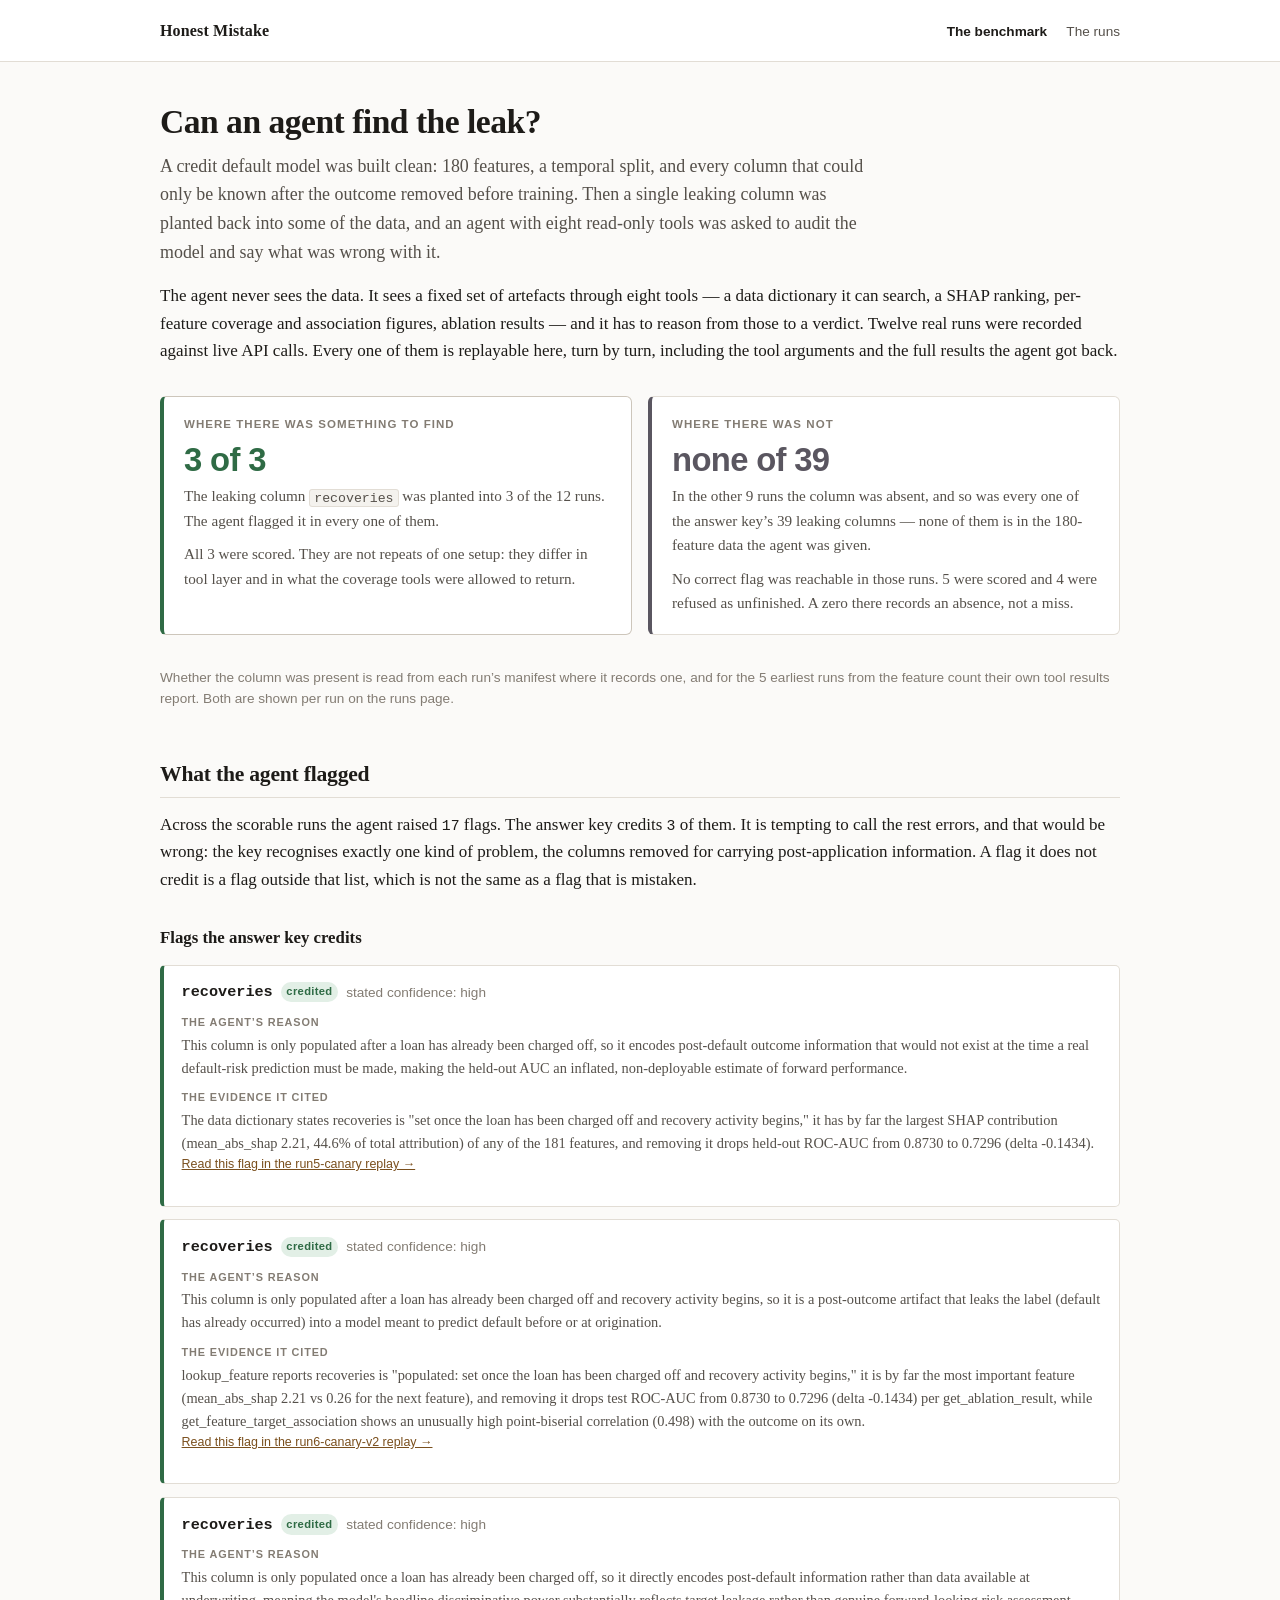
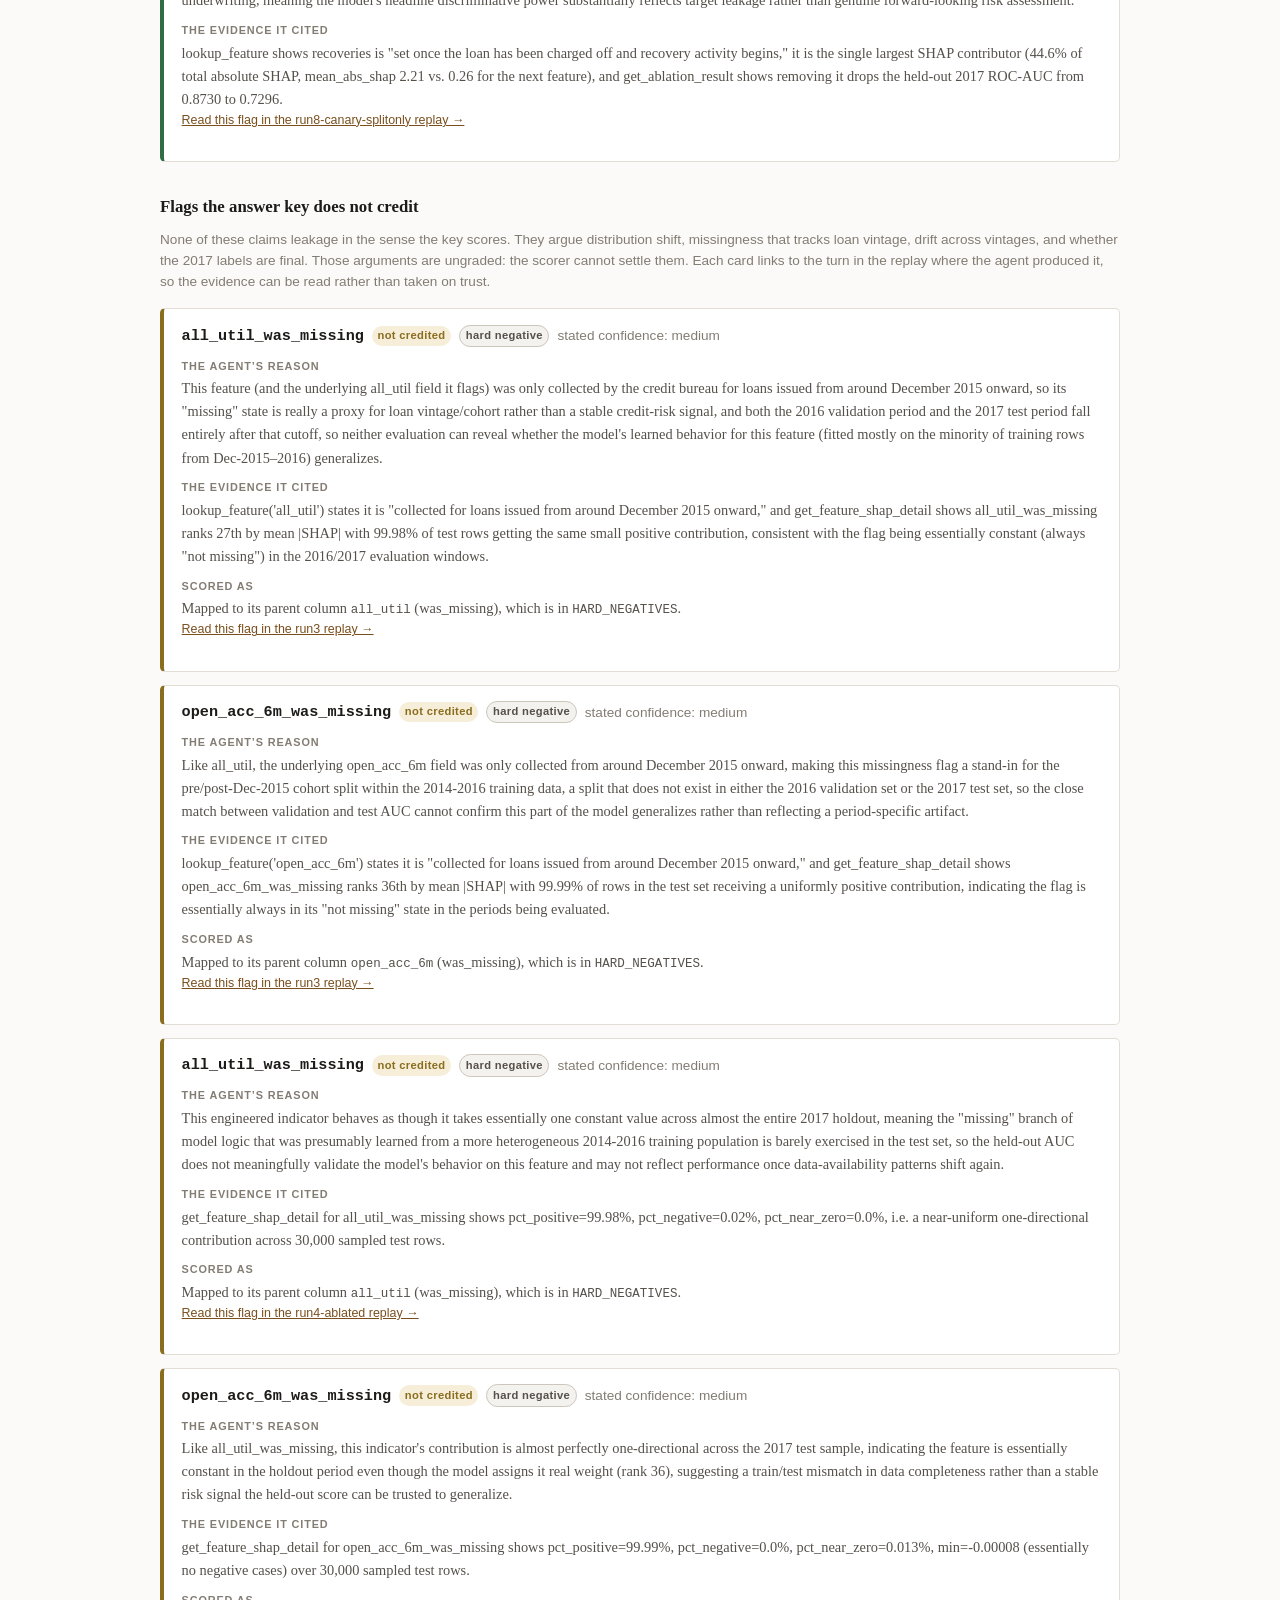
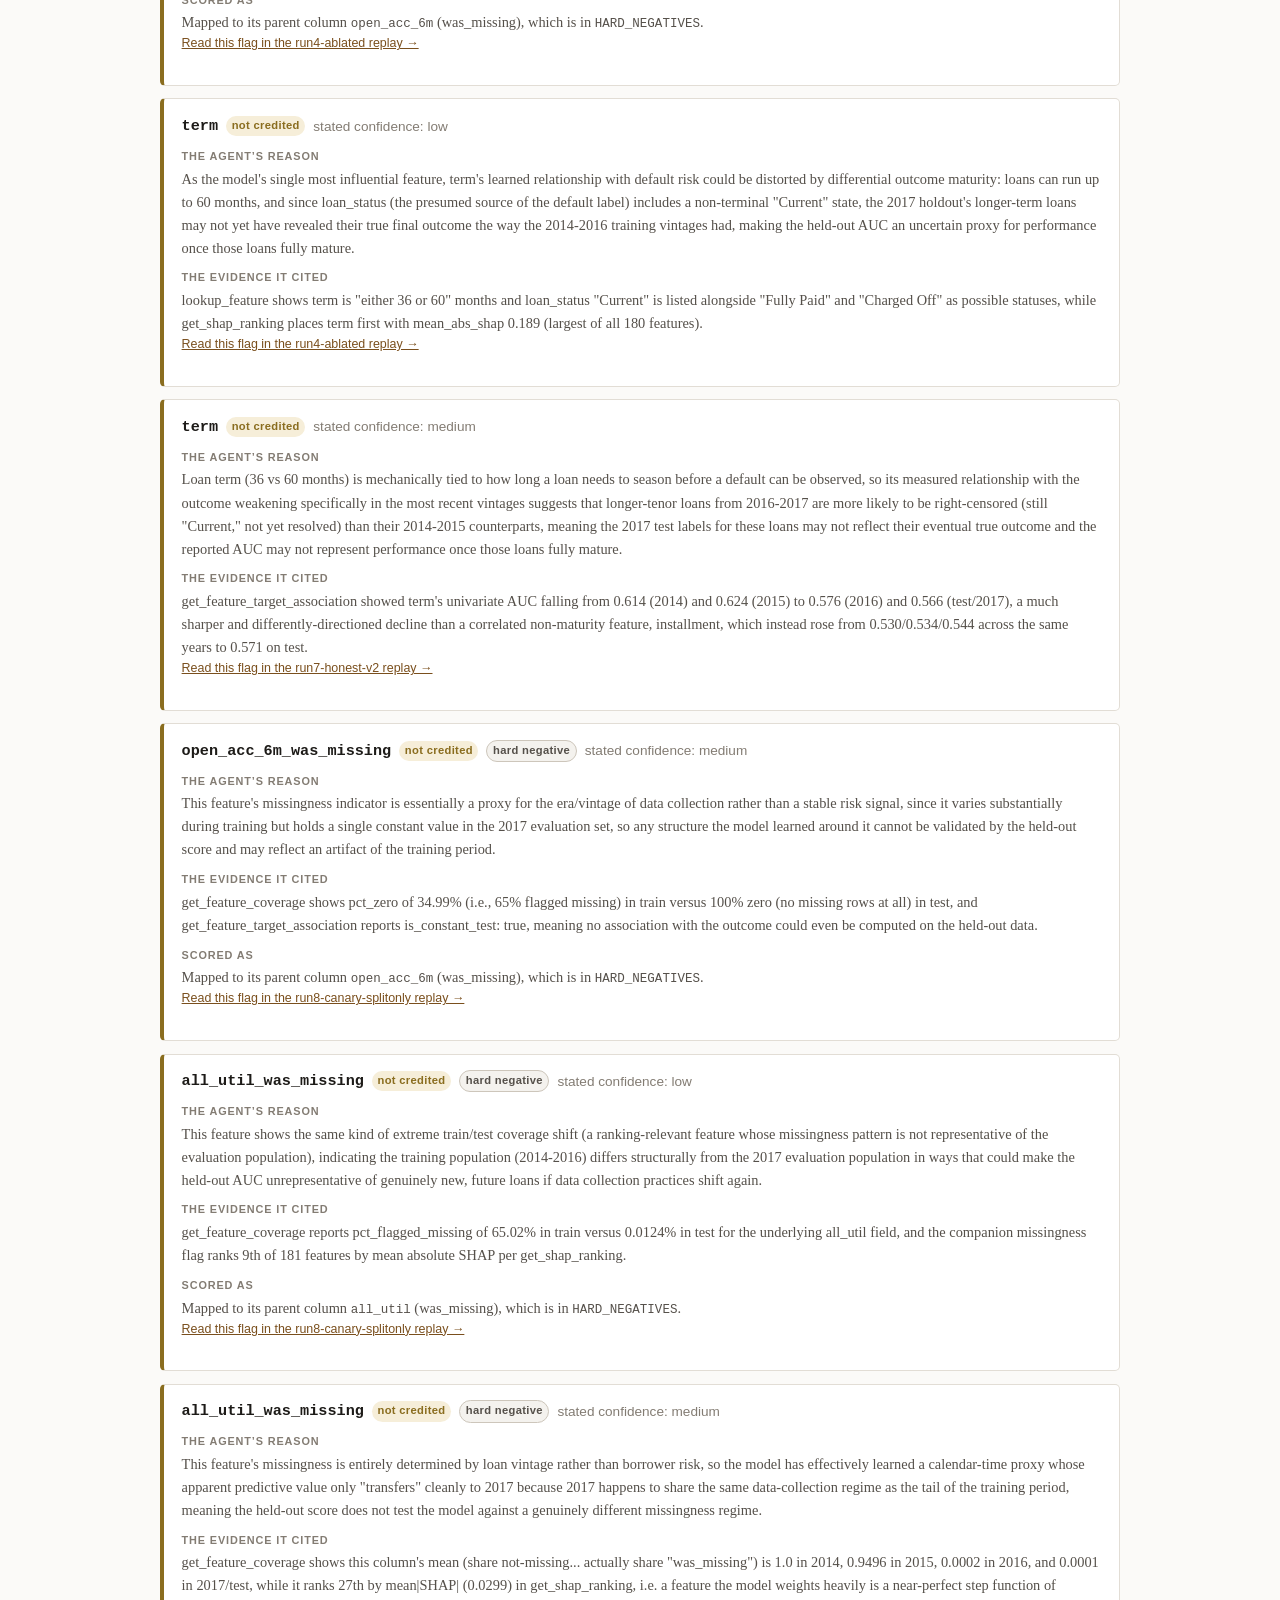
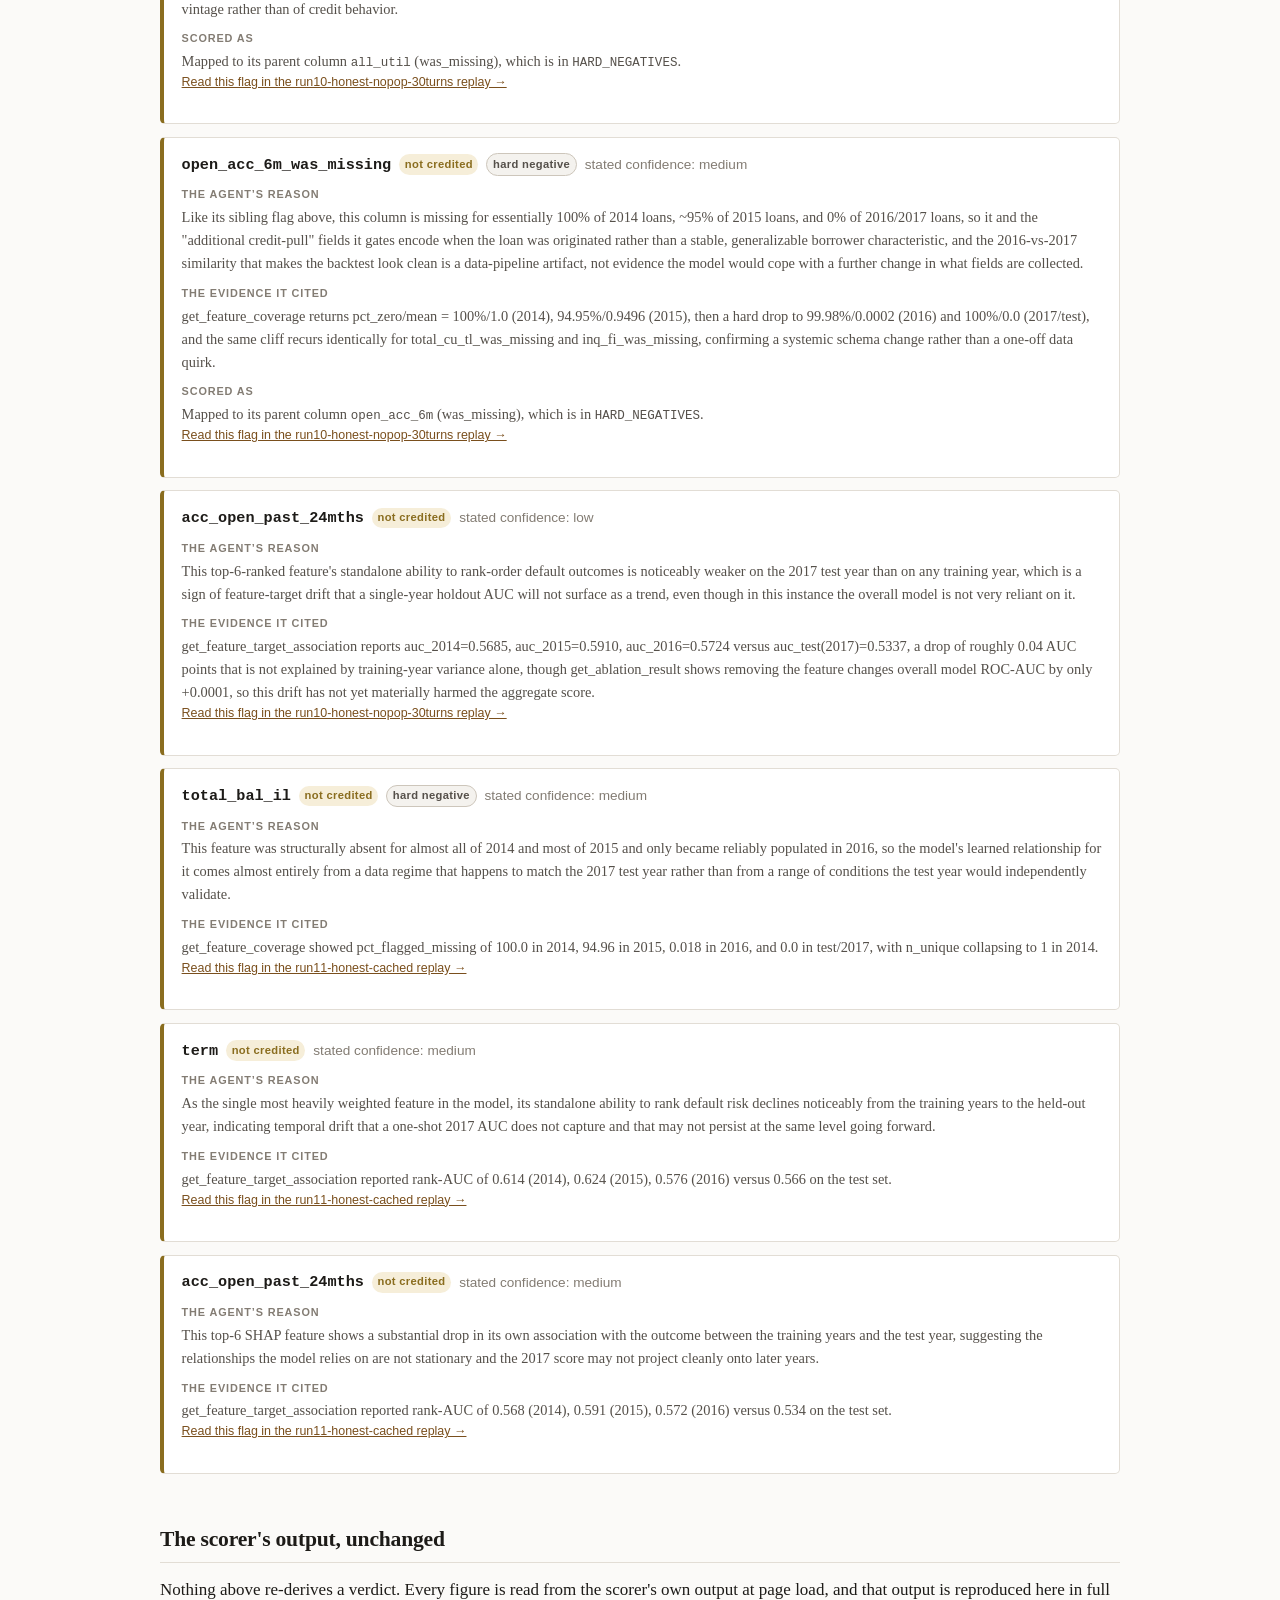
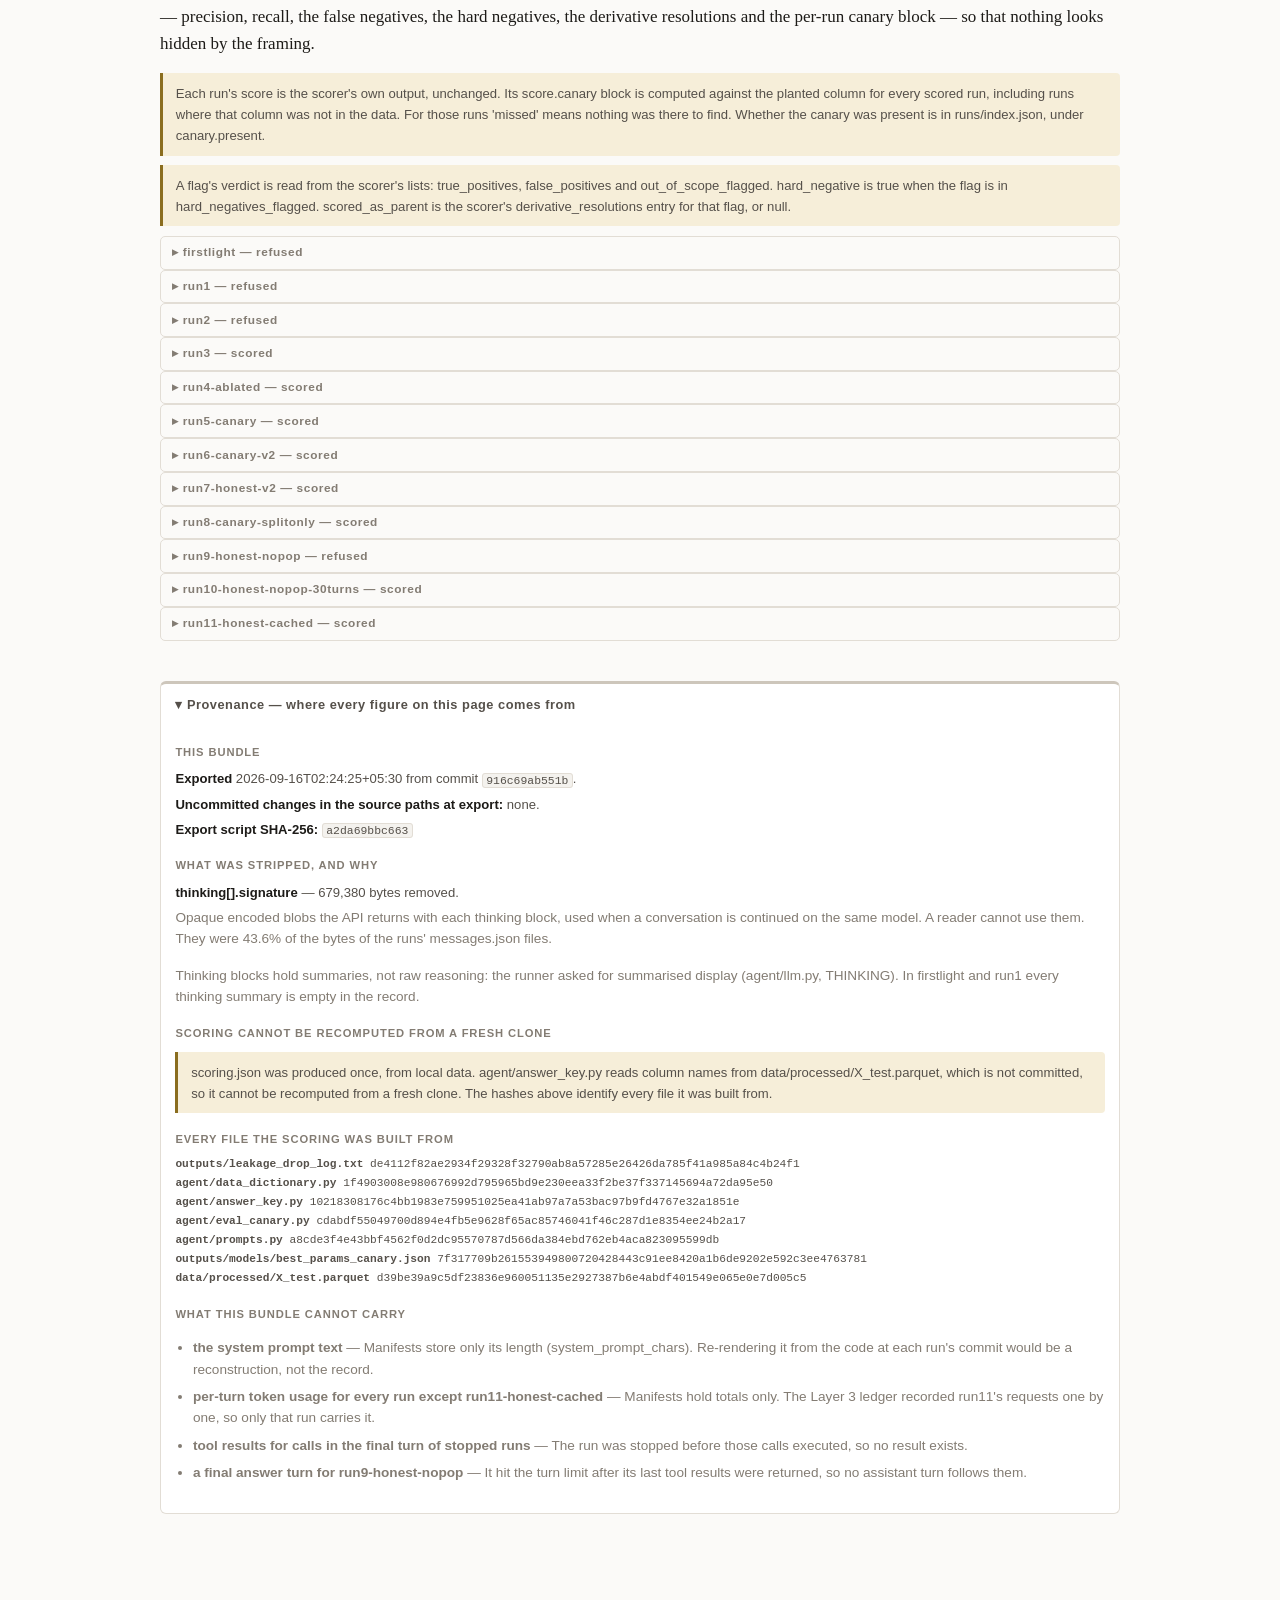
==== docs/index.html @ bebff257 "Move the site to docs/ so GitHub Pages can serve it, and add .nojekyll Pages deploying from a branch" ====
<!DOCTYPE html>
<html lang="en">
<head>
<meta charset="utf-8">
<meta name="viewport" content="width=device-width, initial-scale=1">
<title>Honest Mistake — a leakage audit benchmark</title>
<meta name="description" content="An agent audits a credit default model for target leakage. Twelve real runs, replayable turn by turn, with the scorer's own output unchanged.">
<link rel="stylesheet" href="style.css">
</head>
<body>

<header class="mast">
  <div class="wrap">
    <div class="mast-row">
      <p class="mast-title"><a href="index.html">Honest Mistake</a></p>
      <nav class="mast-nav">
        <a href="index.html" aria-current="page">The benchmark</a>
        <a href="runs.html">The runs</a>
      </nav>
    </div>
  </div>
</header>

<main class="wrap">

  <h1>Can an agent find the leak?</h1>

  <p class="lede">A credit default model was built clean: 180 features, a temporal
  split, and every column that could only be known after the outcome removed
  before training. Then a single leaking column was planted back into some of the
  data, and an agent with eight read-only tools was asked to audit the model and
  say what was wrong with it.</p>

  <p>The agent never sees the data. It sees a fixed set of artefacts through eight
  tools — a data dictionary it can search, a SHAP ranking, per-feature coverage and
  association figures, ablation results — and it has to reason from those to a
  verdict. Twelve real runs were recorded against live API calls. Every one of them
  is replayable here, turn by turn, including the tool arguments and the full
  results the agent got back.</p>

  <div class="headline" id="headline"></div>

  <p id="reachability-note" class="note"></p>

  <h2>What the agent flagged</h2>

  <p>Across the scorable runs the agent raised <span id="flag-total" class="mono"></span>
  flags. The answer key credits <span id="credited-total" class="mono"></span> of
  them. It is tempting to call the rest errors, and that would be wrong: the key
  recognises exactly one kind of problem, the columns removed for carrying
  post-application information. A flag it does not credit is a flag outside that
  list, which is not the same as a flag that is mistaken.</p>

  <h3 id="credited">Flags the answer key credits</h3>
  <div id="credited-flags"></div>

  <h3 id="uncredited">Flags the answer key does not credit</h3>
  <p class="note">None of these claims leakage in the sense the key scores. They
  argue distribution shift, missingness that tracks loan vintage, drift across
  vintages, and whether the 2017 labels are final. Those arguments are ungraded:
  the scorer cannot settle them. Each card links to the turn in the replay where
  the agent produced it, so the evidence can be read rather than taken on trust.</p>
  <div id="uncredited-flags"></div>

  <h2 id="scorer">The scorer's output, unchanged</h2>

  <p>Nothing above re-derives a verdict. Every figure is read from the scorer's own
  output at page load, and that output is reproduced here in full — precision,
  recall, the false negatives, the hard negatives, the derivative resolutions and
  the per-run canary block — so that nothing looks hidden by the framing.</p>

  <div id="scorer-note"></div>
  <div id="scorer-output"></div>

  <div id="prov"></div>

</main>

<script src="common.js"></script>
<script>
(async function () {
  const headline = document.getElementById('headline');
  mountProvenance(document.getElementById('prov'));

  let index, scoring;
  try {
    [index, scoring] = await Promise.all([getJSON('runs/index.json'), getJSON('scoring.json')]);
  } catch (err) {
    setStatus(headline, err.message, true);
    return;
  }

  const runs = index.runs;
  const scoreByLabel = new Map(scoring.runs.map(r => [r.label, r]));

  const present = runs.filter(r => r.canary && r.canary.present);
  const absent = runs.filter(r => !(r.canary && r.canary.present));
  const caught = present.filter(r => {
    const s = scoreByLabel.get(r.label);
    return s && s.scored && s.score && s.score.canary && s.score.canary.detected;
  });
  const absentScored = absent.filter(r => (scoreByLabel.get(r.label) || {}).scored);
  const absentRefused = absent.filter(r => !(scoreByLabel.get(r.label) || {}).scored);
  const plantedColumns = [...new Set(present.map(r => r.canary.column).filter(Boolean))];
  const keySize = scoring.counts.true_positives;

  headline.replaceChildren(
    el('div', { class: 'card lead' },
      el('h3', { text: 'Where there was something to find' }),
      el('div', { class: 'figure', text: caught.length + ' of ' + present.length }),
      el('p', {}, 'The leaking column ',
        el('code', { text: plantedColumns.join(', ') }),
        ' was planted into ', String(present.length), ' of the ', String(runs.length),
        ' runs. The agent flagged it in every one of them.'),
      el('p', {}, 'All ', String(present.length), ' were scored. They are not repeats of ',
        'one setup: they differ in tool layer and in what the coverage tools were allowed to return.')),
    el('div', { class: 'card counter' },
      el('h3', { text: 'Where there was not' }),
      el('div', { class: 'figure', text: 'none of ' + keySize }),
      el('p', {}, 'In the other ', String(absent.length), ' runs the column was absent, and ',
        'so was every one of the answer key’s ', String(keySize), ' leaking columns — none of ',
        'them is in the 180-feature data the agent was given.'),
      el('p', {}, 'No correct flag was reachable in those runs. ', String(absentScored.length),
        ' were scored and ', String(absentRefused.length), ' were refused as unfinished. A zero there ',
        'records an absence, not a miss.'))
  );

  document.getElementById('reachability-note').textContent =
    'Whether the column was present is read from each run’s manifest where it records one, and for the '
    + runs.filter(r => (r.fields_not_in_manifest || []).includes('canary')).length
    + ' earliest runs from the feature count their own tool results report. Both are shown per run on the runs page.';

  /* Flags, in run order, split by the scorer's verdict. */
  const flags = [];
  for (const run of runs) {
    const s = scoreByLabel.get(run.label);
    if (!s || !s.scored) continue;
    for (const f of s.flags || []) flags.push({ run: run.label, f });
  }
  const credited = flags.filter(x => x.f.verdict === 'true_positive');
  const uncredited = flags.filter(x => x.f.verdict !== 'true_positive');

  document.getElementById('flag-total').textContent = flags.length;
  document.getElementById('credited-total').textContent = credited.length;

  function flagCard({ run, f }) {
    const head = el('div', { class: 'flag-head' },
      el('span', { class: 'flag-name', text: f.flag }),
      f.verdict === 'true_positive' ? pill('credited', 'credited') : pill('uncredited', 'not credited'),
      f.hard_negative ? pill('hardneg', 'hard negative') : null,
      f.confidence ? el('span', { class: 'note', text: 'stated confidence: ' + f.confidence }) : null);

    const dl = el('dl', {},
      el('dt', { text: 'The agent’s reason' }), el('dd', { text: f.reason }),
      el('dt', { text: 'The evidence it cited' }), el('dd', { text: f.evidence }));

    if (f.scored_as_parent) {
      dl.append(el('dt', { text: 'Scored as' }),
        el('dd', {}, 'Mapped to its parent column ',
          el('code', { text: f.scored_as_parent.parent }),
          ' (', f.scored_as_parent.kind, '), which is in ',
          el('code', { text: f.scored_as_parent.parent_set }), '.'));
    }

    return el('div', {
      class: 'flag' + (f.verdict === 'true_positive' ? ' is-credited' : ''),
      id: run + '--' + flagAnchor(f.flag)
    }, head, dl,
      el('p', { class: 'flag-run' },
        el('a', { href: replayHref(run, '#' + flagAnchor(f.flag)) },
          'Read this flag in the ' + run + ' replay →')));
  }

  document.getElementById('credited-flags').replaceChildren(...credited.map(flagCard));
  document.getElementById('uncredited-flags').replaceChildren(...uncredited.map(flagCard));

  document.getElementById('scorer-note').replaceChildren(
    ...(scoring.notes || []).map(n => el('div', { class: 'caveat', text: n })));

  const out = el('div', {});
  for (const run of runs) {
    const s = scoreByLabel.get(run.label);
    if (!s) continue;
    const body = s.scored
      ? el('div', { class: 'inner' },
          (s.parse_warnings || []).length
            ? el('div', { class: 'caveat' }, 'Parse warnings: ' + s.parse_warnings.join(' | '))
            : null,
          el('pre', { class: 'tall', text: prettyJSON(s.score) }))
      : el('div', { class: 'inner' },
          el('p', { class: 'note' }, el('b', { text: 'Refused, not scored. ' }), s.reason));
    out.append(el('details', { class: 'raw' },
      el('summary', {}, s.label + ' — ' + (s.scored ? 'scored' : 'refused')), body));
  }
  document.getElementById('scorer-output').replaceChildren(out);
})();
</script>
</body>
</html>
---- docs/style.css ----
/* Honest Mistake — one stylesheet for all three pages. */

:root {
  --bg: #fbfaf8;
  --panel: #ffffff;
  --panel-2: #f4f2ee;
  --ink: #1d1b18;
  --ink-soft: #55504a;
  --ink-faint: #837c73;
  --rule: #e2ddd5;
  --rule-firm: #cdc6bb;
  --accent: #7a4f1d;
  --accent-soft: #f0e6d8;
  --credited: #2f6b45;
  --credited-soft: #e2efe6;
  --uncredited: #8a6d1f;
  --uncredited-soft: #f6eed9;
  --absent: #5a5660;
  --absent-soft: #eceaef;
  --mono: ui-monospace, SFMono-Regular, "SF Mono", Menlo, Consolas, monospace;
  --serif: "Iowan Old Style", "Palatino Linotype", Palatino, Georgia, serif;
  --sans: -apple-system, BlinkMacSystemFont, "Segoe UI", Helvetica, Arial, sans-serif;
}

@media (prefers-color-scheme: dark) {
  :root:not([data-theme="light"]) {
    --bg: #17161a;
    --panel: #1f1e23;
    --panel-2: #26252b;
    --ink: #eceaf0;
    --ink-soft: #b6b1bd;
    --ink-faint: #85808d;
    --rule: #33313a;
    --rule-firm: #46434e;
    --accent: #d2a874;
    --accent-soft: #33291d;
    --credited: #7fc79b;
    --credited-soft: #1e2d24;
    --uncredited: #d9bd76;
    --uncredited-soft: #2e2819;
    --absent: #a7a2b0;
    --absent-soft: #26252b;
  }
}

* { box-sizing: border-box; }

html { -webkit-text-size-adjust: 100%; }

body {
  margin: 0;
  background: var(--bg);
  color: var(--ink);
  font-family: var(--serif);
  font-size: 17px;
  line-height: 1.6;
}

.wrap {
  max-width: 62rem;
  margin: 0 auto;
  padding: 0 16px 6rem;
}

.wrap.wide { max-width: 78rem; }

/* ---- masthead ---- */

header.mast {
  border-bottom: 1px solid var(--rule);
  background: var(--panel);
  margin-bottom: 2.5rem;
}

header.mast .wrap { padding-top: 1.1rem; padding-bottom: 1.1rem; }

.mast-row {
  display: flex;
  flex-wrap: wrap;
  gap: 0.6rem 1.5rem;
  align-items: baseline;
  justify-content: space-between;
}

.mast-title {
  font-size: 1rem;
  font-weight: 600;
  letter-spacing: 0.01em;
  margin: 0;
}

.mast-title a { color: var(--ink); text-decoration: none; }

nav.mast-nav {
  display: flex;
  gap: 1.2rem;
  font-family: var(--sans);
  font-size: 0.85rem;
}

nav.mast-nav a { color: var(--ink-soft); text-decoration: none; }
nav.mast-nav a:hover { color: var(--accent); text-decoration: underline; }
nav.mast-nav a[aria-current="page"] { color: var(--ink); font-weight: 600; }

/* ---- prose ---- */

h1 {
  font-size: 2.1rem;
  line-height: 1.2;
  margin: 0 0 0.6rem;
  letter-spacing: -0.015em;
}

h2 {
  font-size: 1.35rem;
  margin: 3rem 0 0.8rem;
  padding-bottom: 0.35rem;
  border-bottom: 1px solid var(--rule);
  letter-spacing: -0.01em;
}

h3 { font-size: 1.05rem; margin: 2rem 0 0.5rem; }

p { margin: 0 0 1rem; }

.lede { font-size: 1.12rem; color: var(--ink-soft); max-width: 44rem; }

.note {
  font-family: var(--sans);
  font-size: 0.85rem;
  color: var(--ink-faint);
  line-height: 1.55;
}

a { color: var(--accent); }

code, .mono { font-family: var(--mono); font-size: 0.87em; }

p code, td code, li code {
  background: var(--panel-2);
  border: 1px solid var(--rule);
  border-radius: 3px;
  padding: 0.05em 0.3em;
}

/* ---- headline cards ---- */

.headline {
  display: grid;
  grid-template-columns: repeat(auto-fit, minmax(19rem, 1fr));
  gap: 1rem;
  margin: 2rem 0;
}

.card {
  background: var(--panel);
  border: 1px solid var(--rule);
  border-radius: 6px;
  padding: 1.15rem 1.25rem;
}

.card.lead { border-color: var(--rule-firm); border-left: 4px solid var(--credited); }
.card.counter { border-left: 4px solid var(--absent); }

.card h3 {
  margin: 0 0 0.5rem;
  font-family: var(--sans);
  font-size: 0.72rem;
  letter-spacing: 0.09em;
  text-transform: uppercase;
  color: var(--ink-faint);
  font-weight: 600;
}

.figure {
  font-family: var(--sans);
  font-size: 2.05rem;
  font-weight: 650;
  line-height: 1.1;
  letter-spacing: -0.02em;
  margin-bottom: 0.4rem;
}

.card.lead .figure { color: var(--credited); }
.card.counter .figure { color: var(--absent); }

.card p { margin: 0; font-size: 0.95rem; color: var(--ink-soft); }
.card p + p { margin-top: 0.6rem; }

/* ---- tables ---- */

.scroll { overflow-x: auto; margin: 1.2rem 0; }

table {
  border-collapse: collapse;
  width: 100%;
  font-family: var(--sans);
  font-size: 0.83rem;
  background: var(--panel);
}

th, td {
  text-align: left;
  padding: 0.5rem 0.65rem;
  border-bottom: 1px solid var(--rule);
  vertical-align: top;
}

thead th {
  font-size: 0.7rem;
  letter-spacing: 0.06em;
  text-transform: uppercase;
  color: var(--ink-faint);
  border-bottom: 1px solid var(--rule-firm);
  white-space: nowrap;
  font-weight: 600;
}

tbody tr:hover { background: var(--panel-2); }

td.num { text-align: right; font-variant-numeric: tabular-nums; }

td.tight { white-space: nowrap; }

/* ---- pills ---- */

.pill {
  display: inline-block;
  font-family: var(--sans);
  font-size: 0.7rem;
  font-weight: 600;
  letter-spacing: 0.03em;
  padding: 0.12em 0.5em;
  border-radius: 999px;
  white-space: nowrap;
}

.pill.present { background: var(--accent-soft); color: var(--accent); }
.pill.absent { background: var(--absent-soft); color: var(--absent); }
.pill.credited { background: var(--credited-soft); color: var(--credited); }
.pill.uncredited { background: var(--uncredited-soft); color: var(--uncredited); }
.pill.refused { background: var(--absent-soft); color: var(--absent); }
.pill.scored { background: var(--credited-soft); color: var(--credited); }
.pill.hardneg { background: var(--panel-2); color: var(--ink-soft); border: 1px solid var(--rule-firm); }

.dash { color: var(--ink-faint); }

/* ---- flags ---- */

.flag {
  background: var(--panel);
  border: 1px solid var(--rule);
  border-left: 4px solid var(--uncredited);
  border-radius: 5px;
  padding: 0.9rem 1.1rem;
  margin: 0.8rem 0;
}

.flag.is-credited { border-left-color: var(--credited); }

.flag:target {
  outline: 2px solid var(--accent);
  outline-offset: 3px;
}

.flag-head {
  display: flex;
  flex-wrap: wrap;
  gap: 0.5rem;
  align-items: center;
  margin-bottom: 0.55rem;
}

.flag-name { font-family: var(--mono); font-size: 0.95rem; font-weight: 600; }

.flag dl { margin: 0; font-size: 0.9rem; }

.flag dt {
  font-family: var(--sans);
  font-size: 0.68rem;
  letter-spacing: 0.08em;
  text-transform: uppercase;
  color: var(--ink-faint);
  margin-top: 0.6rem;
  font-weight: 600;
}

.flag dd { margin: 0.15rem 0 0; color: var(--ink-soft); }

.flag-run {
  font-family: var(--sans);
  font-size: 0.78rem;
}

/* ---- replay ---- */

.turn {
  border: 1px solid var(--rule);
  border-radius: 6px;
  background: var(--panel);
  margin: 0.9rem 0;
  overflow: hidden;
}

.turn-head {
  display: flex;
  gap: 0.7rem;
  align-items: baseline;
  padding: 0.45rem 0.9rem;
  background: var(--panel-2);
  border-bottom: 1px solid var(--rule);
  font-family: var(--sans);
  font-size: 0.72rem;
  letter-spacing: 0.07em;
  text-transform: uppercase;
  color: var(--ink-faint);
  font-weight: 600;
}

.turn-body { padding: 0.9rem; }

.block + .block { margin-top: 0.85rem; }

.block-text { white-space: pre-wrap; font-size: 0.97rem; }

details.thinking, details.result, details.raw {
  border: 1px solid var(--rule);
  border-radius: 5px;
  background: var(--bg);
}

details.thinking { border-style: dashed; }

details > summary {
  cursor: pointer;
  padding: 0.4rem 0.7rem;
  font-family: var(--sans);
  font-size: 0.74rem;
  letter-spacing: 0.05em;
  color: var(--ink-faint);
  font-weight: 600;
  list-style: none;
}

details > summary::-webkit-details-marker { display: none; }
details > summary::before { content: "▸ "; }
details[open] > summary::before { content: "▾ "; }
details > summary:hover { color: var(--accent); }

details > .inner {
  padding: 0 0.7rem 0.7rem;
  font-size: 0.9rem;
  color: var(--ink-soft);
}

.thinking-summary { white-space: pre-wrap; font-style: italic; }

.call {
  border: 1px solid var(--rule);
  border-left: 3px solid var(--rule-firm);
  border-radius: 5px;
  background: var(--bg);
  padding: 0.6rem 0.75rem;
}

.call.no-result { border-left-color: var(--uncredited); }
.call.errored { border-left-color: #b4432f; }

.call-head {
  display: flex;
  flex-wrap: wrap;
  gap: 0.5rem;
  align-items: baseline;
  margin-bottom: 0.45rem;
}

.call-tool { font-family: var(--mono); font-weight: 600; font-size: 0.9rem; }

.call-id { font-family: var(--mono); font-size: 0.68rem; color: var(--ink-faint); }

pre {
  margin: 0;
  padding: 0.55rem 0.7rem;
  background: var(--panel-2);
  border: 1px solid var(--rule);
  border-radius: 4px;
  overflow-x: auto;
  font-family: var(--mono);
  font-size: 0.78rem;
  line-height: 1.5;
  white-space: pre-wrap;
  word-break: break-word;
}

pre.tall { max-height: 26rem; overflow-y: auto; }

.ref {
  font-family: var(--sans);
  font-size: 0.78rem;
  color: var(--ink-faint);
  border-left: 3px dotted var(--rule-firm);
  padding: 0.3rem 0.7rem;
  background: var(--bg);
  border-radius: 4px;
}

.ref a { font-family: var(--mono); font-size: 0.85em; }

.missing {
  font-family: var(--sans);
  font-size: 0.8rem;
  color: var(--uncredited);
  margin-top: 0.4rem;
}

/* ---- provenance ---- */

.prov {
  margin: 2.5rem 0 0;
  border: 1px solid var(--rule);
  border-top: 3px solid var(--rule-firm);
  border-radius: 6px;
  background: var(--panel);
}

.prov > summary {
  font-size: 0.8rem;
  letter-spacing: 0.04em;
  color: var(--ink-soft);
  padding: 0.7rem 0.9rem;
}

.prov .inner { padding: 0 0.9rem 1rem; }

.prov h4 {
  font-family: var(--sans);
  font-size: 0.7rem;
  letter-spacing: 0.08em;
  text-transform: uppercase;
  color: var(--ink-faint);
  margin: 1.1rem 0 0.4rem;
  font-weight: 600;
}

.prov-line {
  font-family: var(--sans);
  font-size: 0.82rem;
  color: var(--ink-soft);
  margin: 0.25rem 0;
}

.prov-line b { color: var(--ink); font-weight: 600; }

.hashes {
  font-family: var(--mono);
  font-size: 0.7rem;
  line-height: 1.7;
  color: var(--ink-soft);
}

.hashes div { overflow-wrap: anywhere; }

.caveat {
  border-left: 3px solid var(--uncredited);
  background: var(--uncredited-soft);
  padding: 0.6rem 0.8rem;
  border-radius: 0 4px 4px 0;
  font-family: var(--sans);
  font-size: 0.82rem;
  color: var(--ink-soft);
  margin: 0.6rem 0;
}

.caveat b { color: var(--ink); }

/* ---- status ---- */

.status {
  font-family: var(--sans);
  font-size: 0.9rem;
  color: var(--ink-faint);
  padding: 2rem 0;
}

.status.error { color: #b4432f; }

.backlink {
  font-family: var(--sans);
  font-size: 0.82rem;
  margin-bottom: 0.8rem;
}

ul.plain { padding-left: 1.1rem; }
ul.plain li { margin-bottom: 0.4rem; }

@media (max-width: 640px) {
  body { font-size: 16px; }
  h1 { font-size: 1.65rem; }
  .figure { font-size: 1.7rem; }
  .wrap { padding-bottom: 3rem; }
}

/* runs table: the refusal reason needs room to sit beside its verdict. */
td.why { min-width: 17rem; }
td.why .note { margin-top: 0.25rem; display: block; }

.est-key {
  font-family: var(--sans);
  font-size: 0.78rem;
  color: var(--ink-soft);
  background: var(--panel);
  border: 1px solid var(--rule);
  border-radius: 5px;
  padding: 0.8rem 1rem;
  margin-top: 1rem;
}

.est-key dt { font-weight: 600; color: var(--ink); margin-top: 0.6rem; }
.est-key dt:first-child { margin-top: 0; }
.est-key dd { margin: 0.15rem 0 0; }
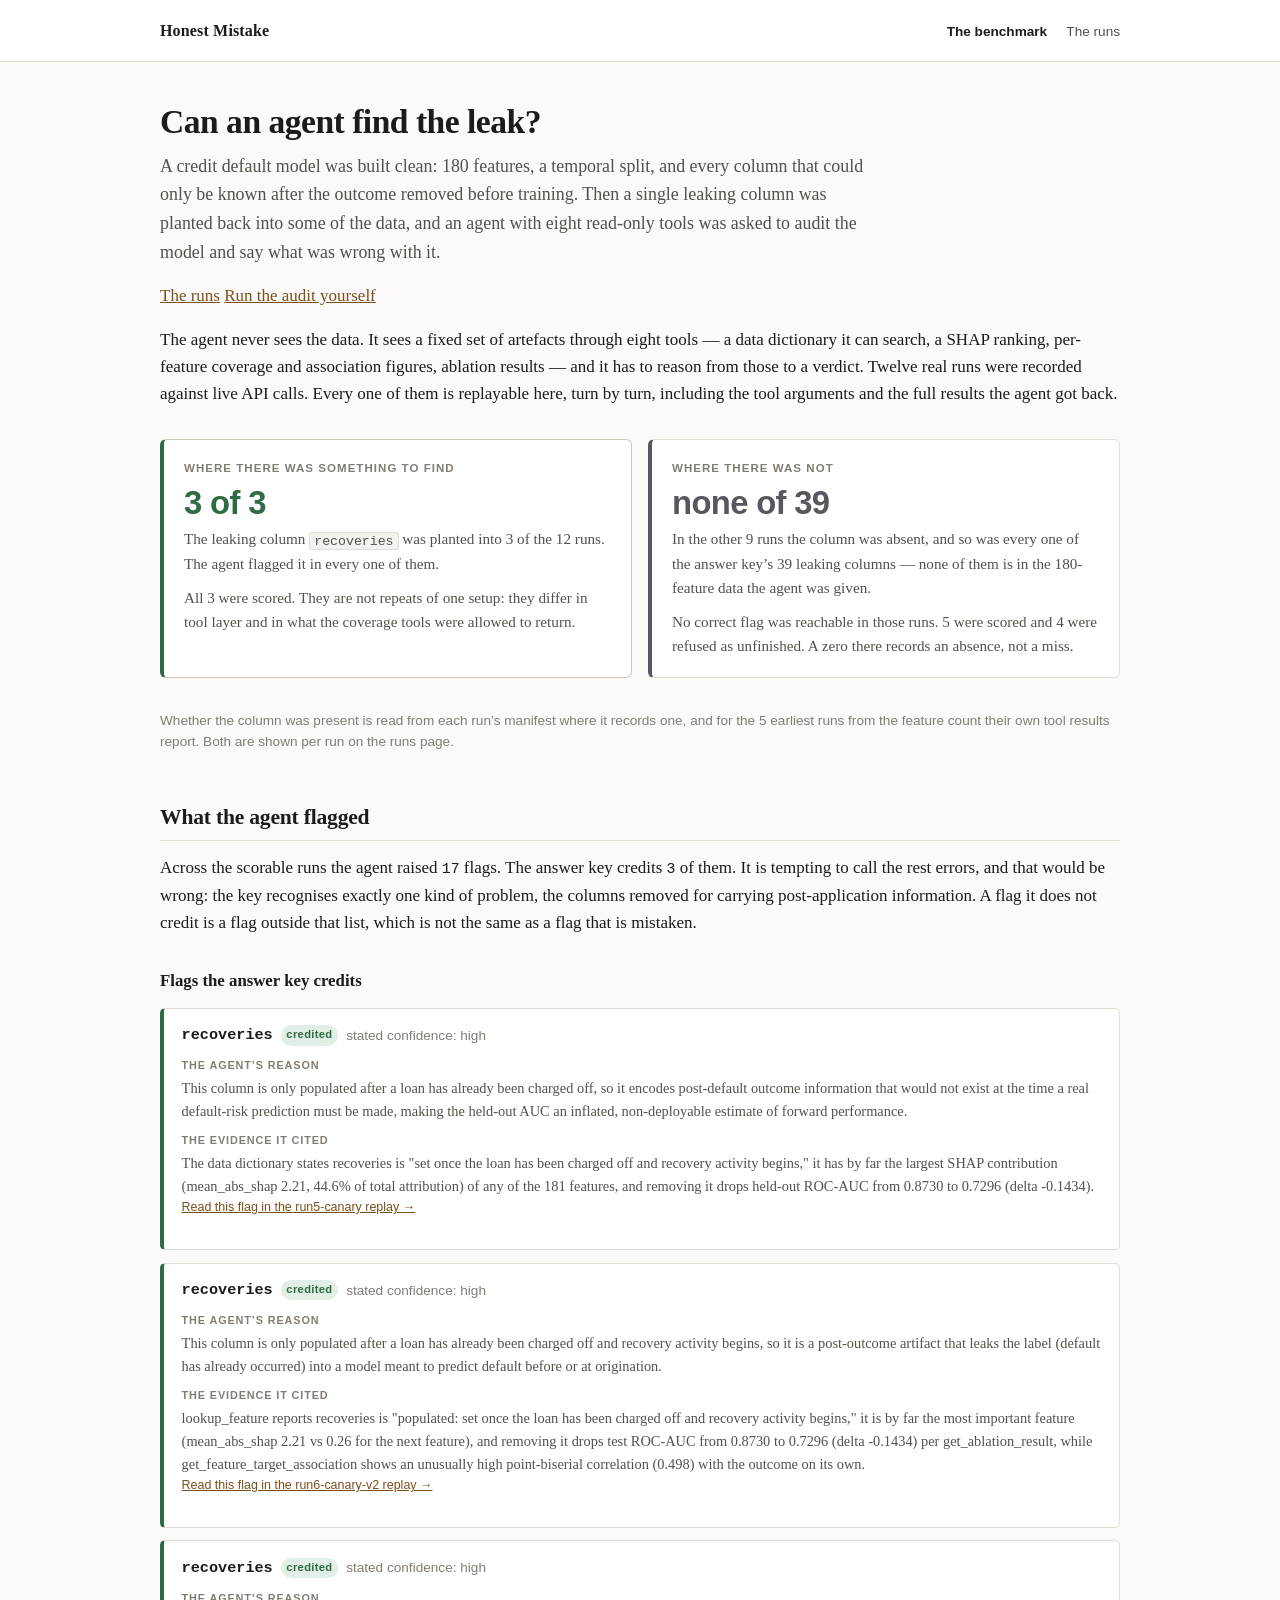
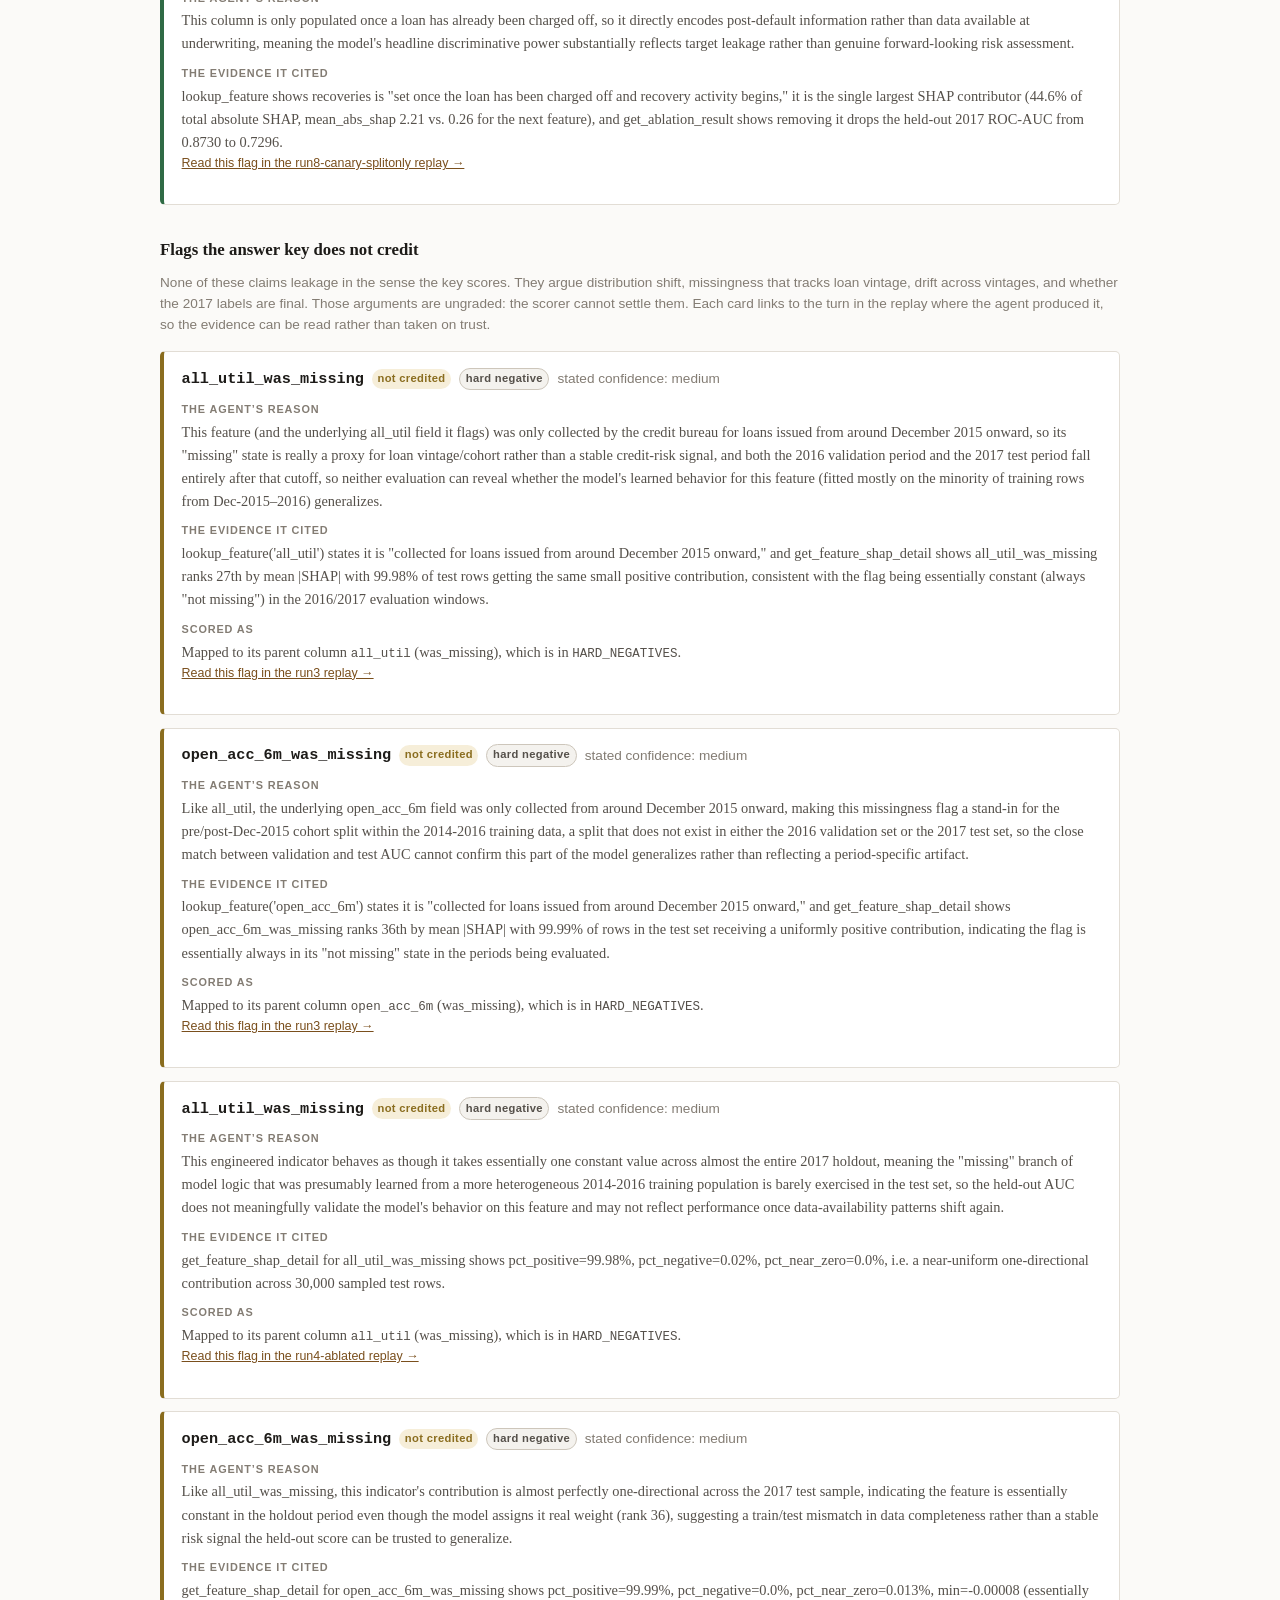
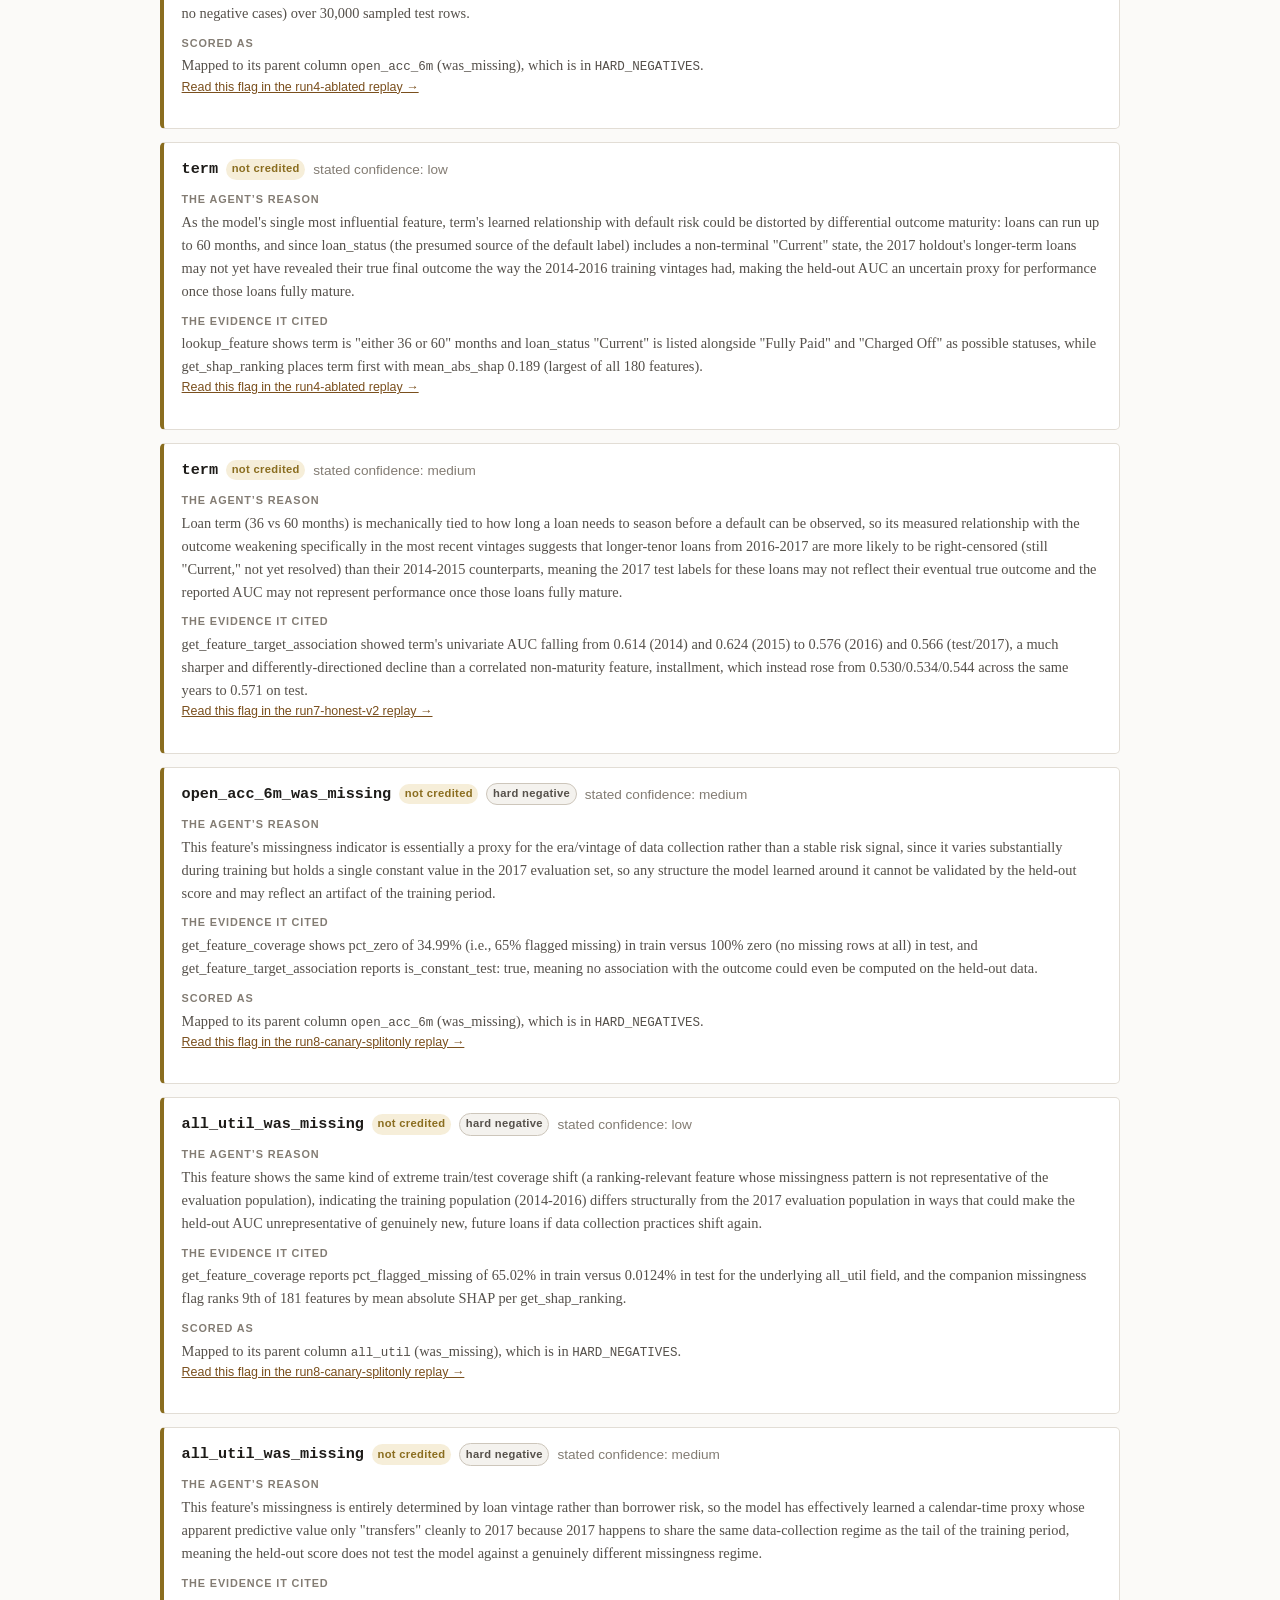
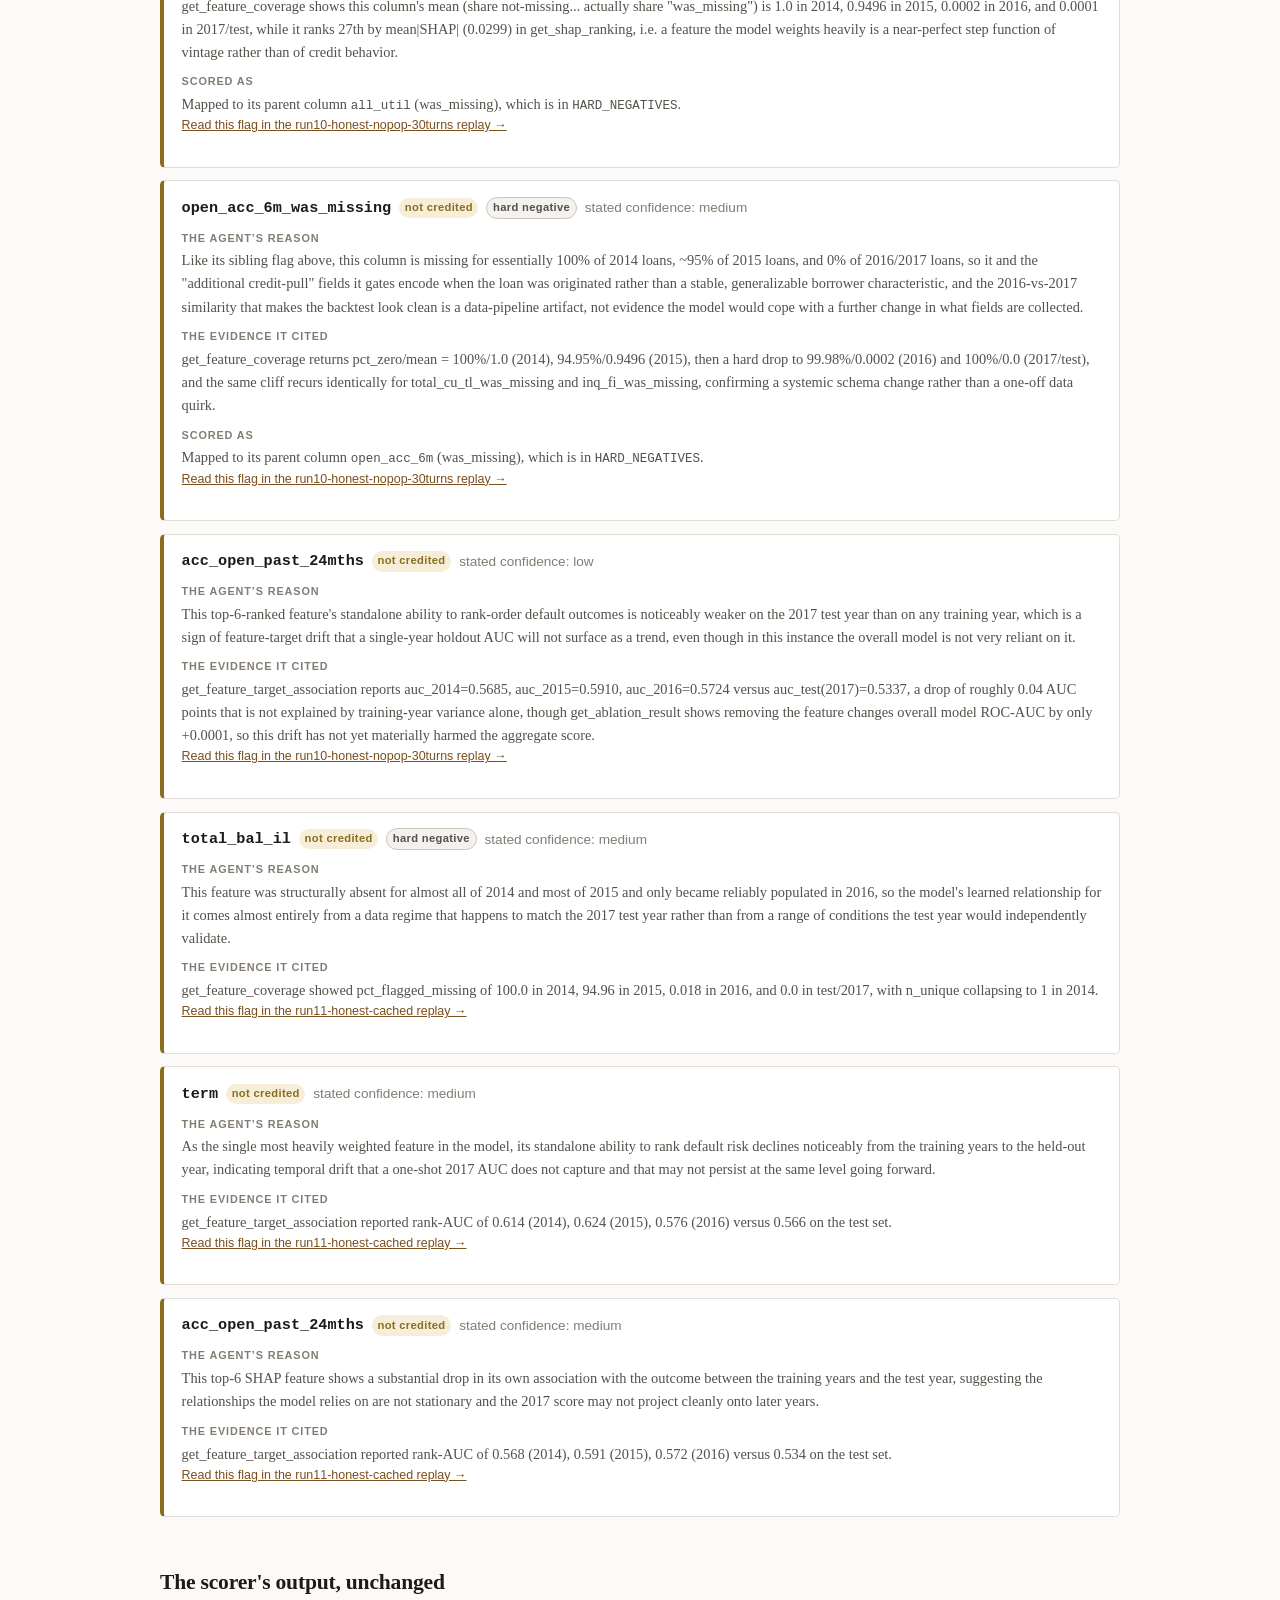
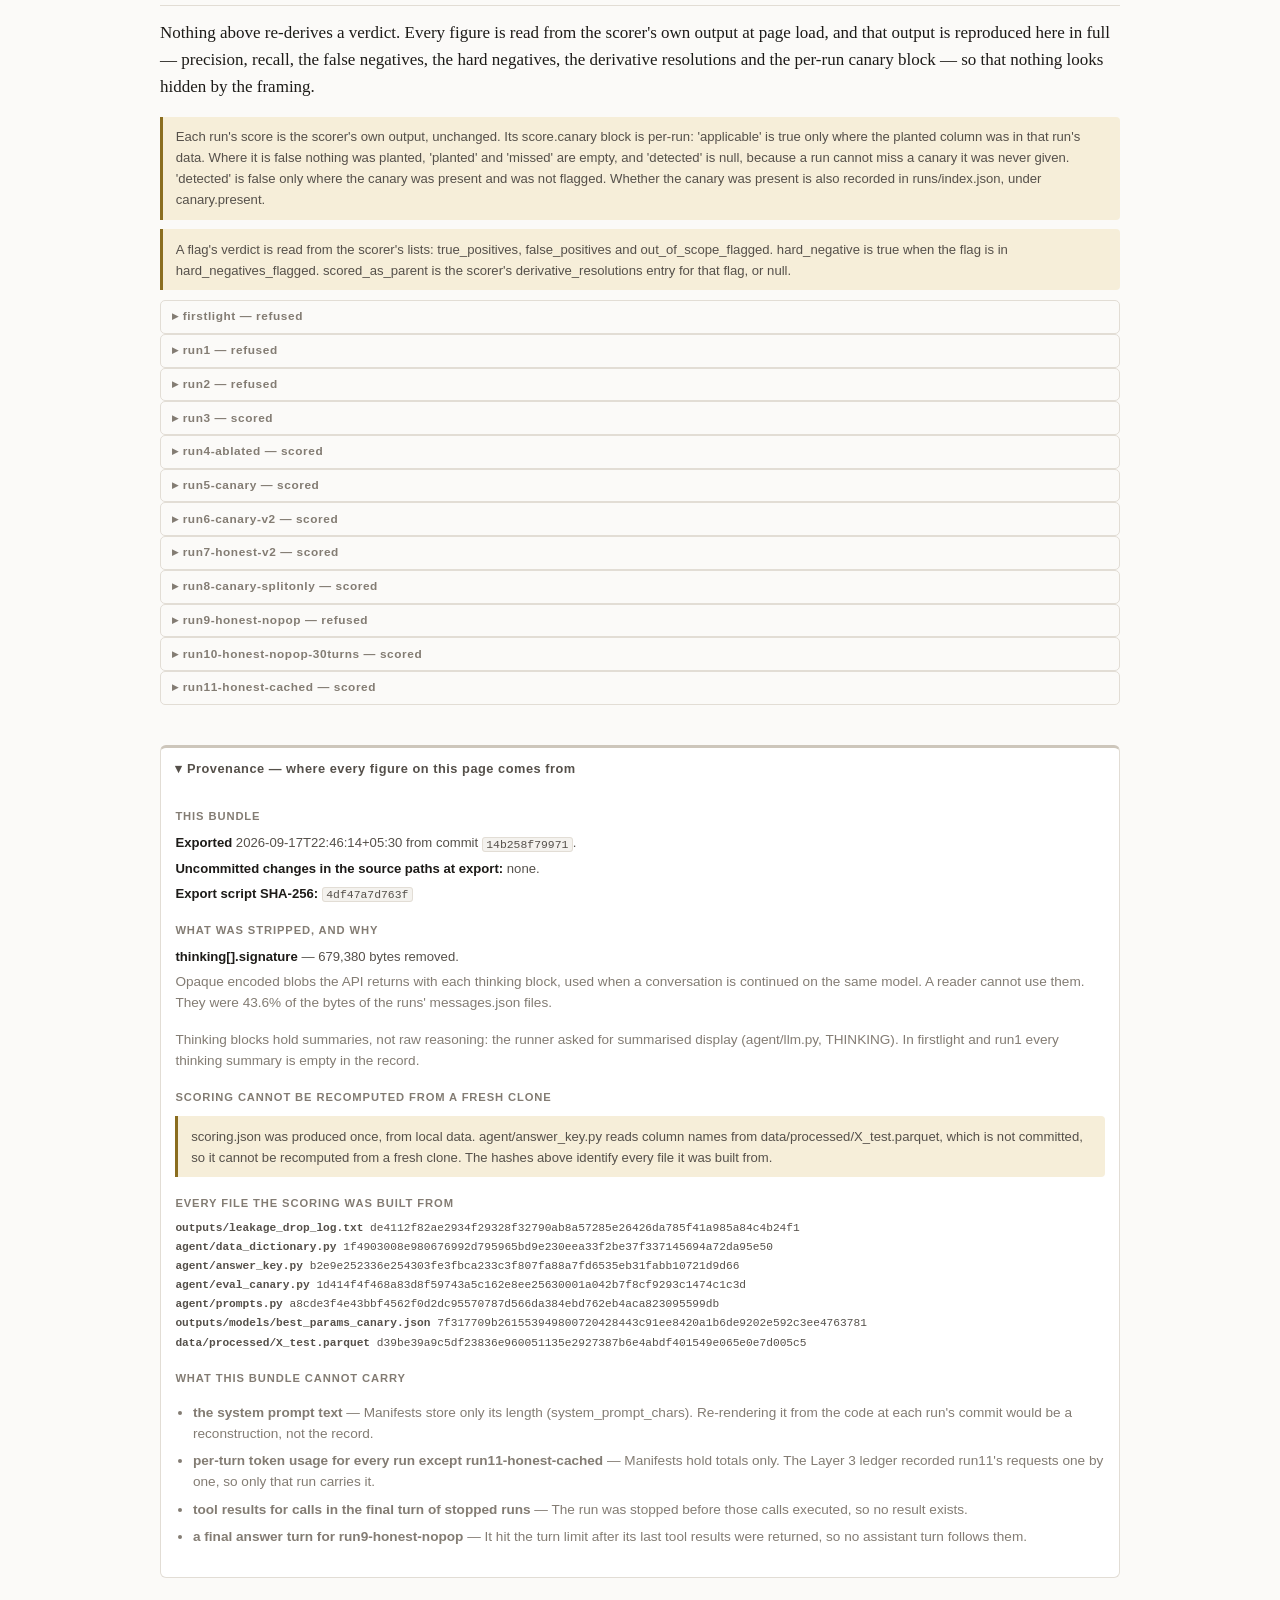
==== commit 0262a149: "Split long paragraphs and give the landing page a first-screen link Check 1 found paragraphs over fo" ====
--- a/docs/index.html
+++ b/docs/index.html
@@ -30,6 +30,8 @@
   before training. Then a single leaking column was planted back into some of the
   data, and an agent with eight read-only tools was asked to audit the model and
   say what was wrong with it.</p>
+
+  <p class="jump"><a href="runs.html">The runs</a> <a href="scan.html">Run the audit yourself</a></p>
 
   <p>The agent never sees the data. It sees a fixed set of artefacts through eight
   tools — a data dictionary it can search, a SHAP ranking, per-feature coverage and
